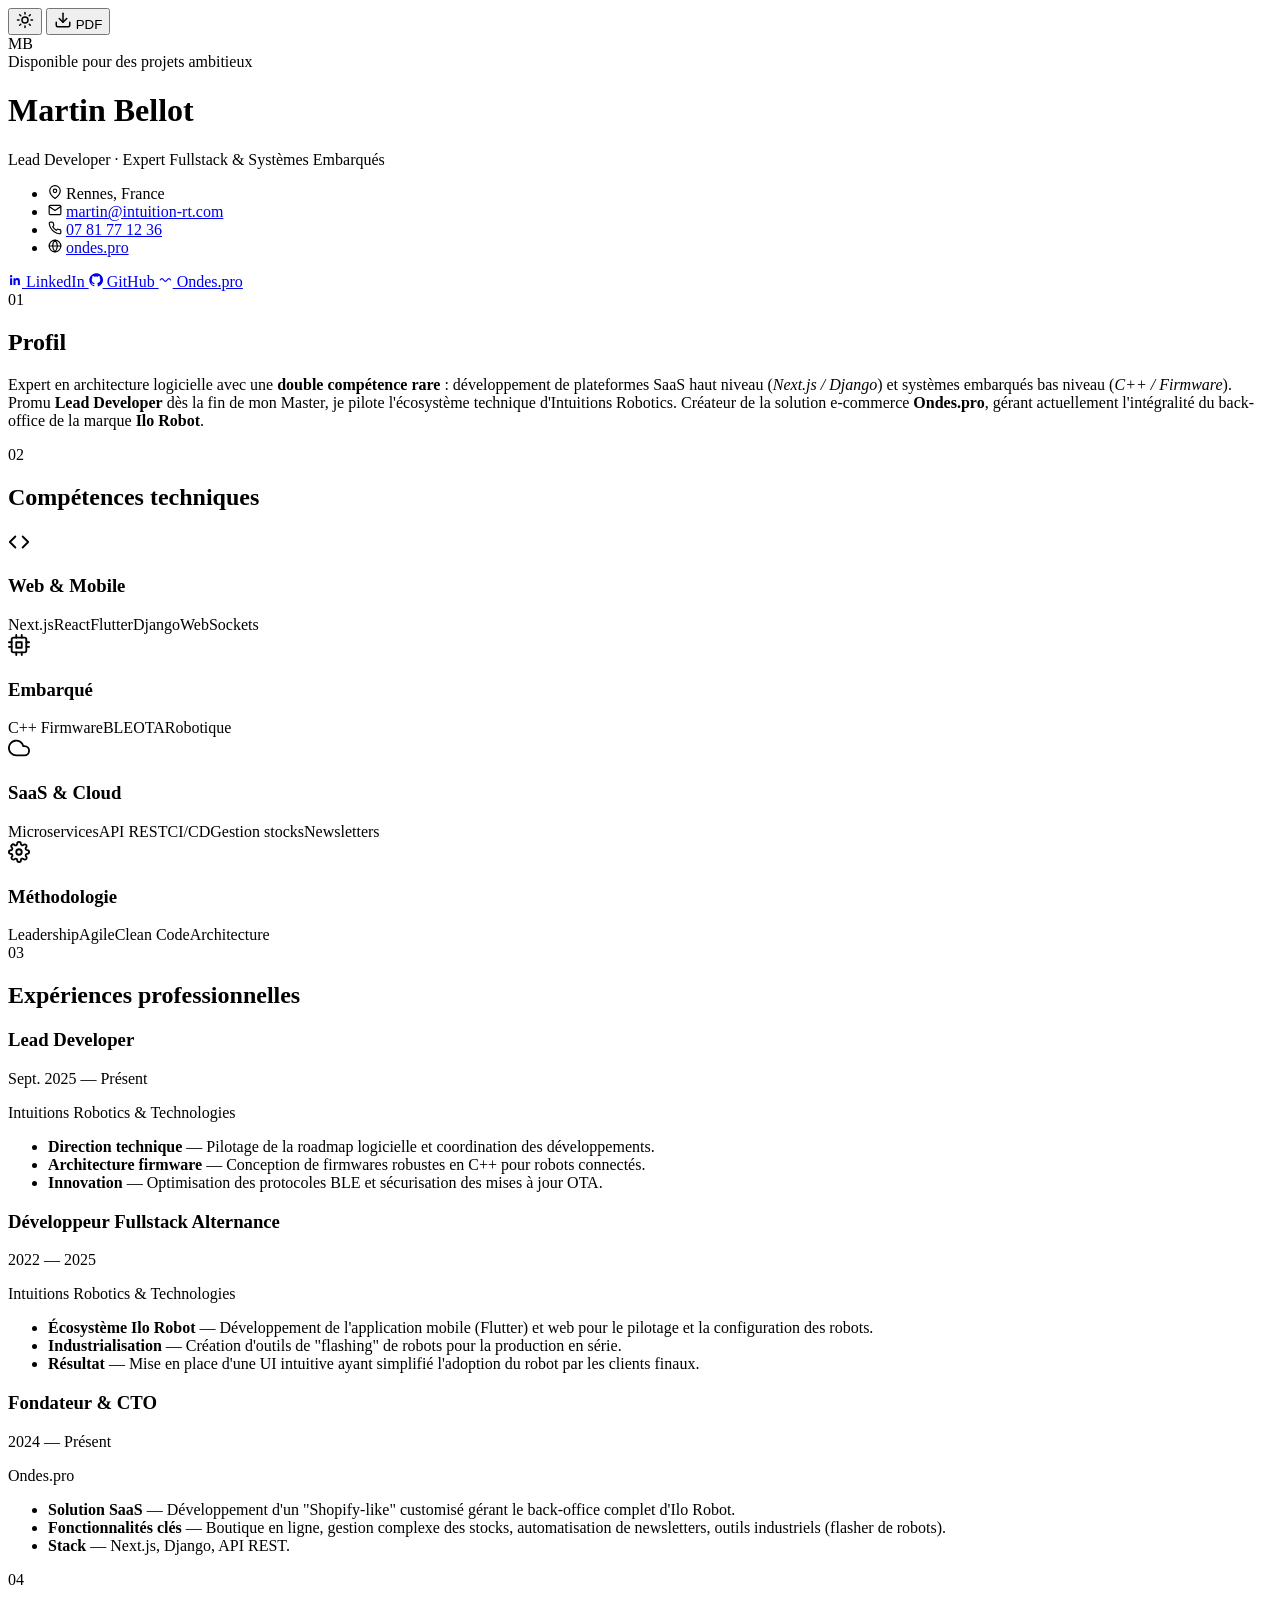
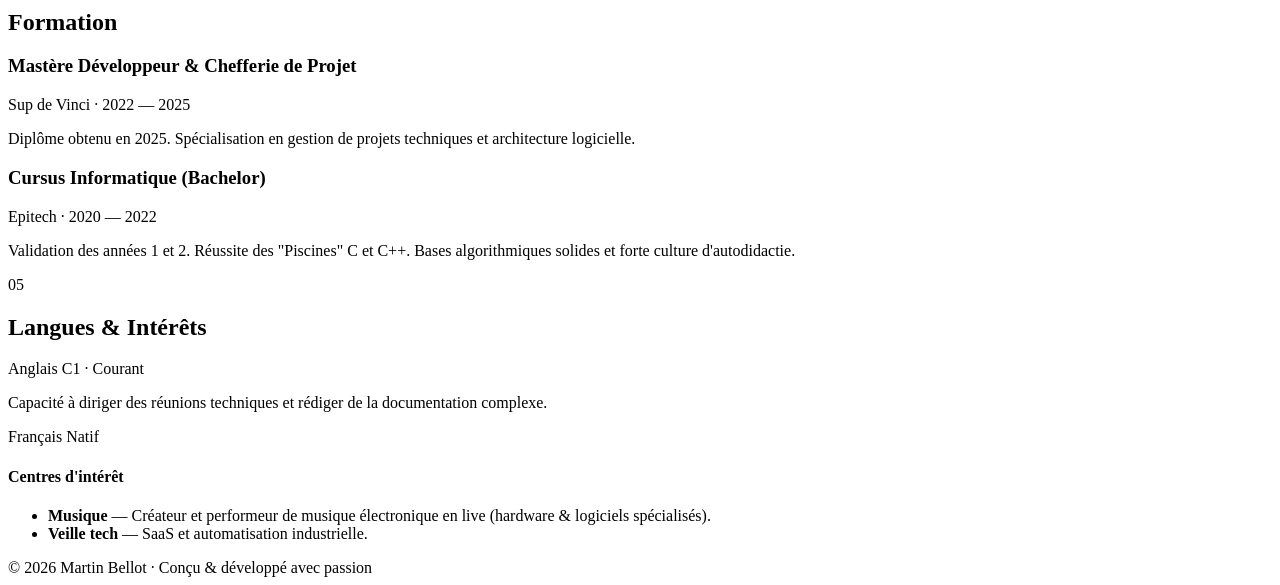
==== index.html @ e4260002 "(+) init project" ====
<!DOCTYPE html>
<html lang="fr">
<head>
  <meta charset="UTF-8" />
  <meta name="viewport" content="width=device-width, initial-scale=1.0" />
  <title>Martin Bellot — Lead Developer</title>
  <meta name="description" content="CV de Martin Bellot — Lead Developer | Expert Fullstack & Systèmes Embarqués" />
  <link rel="preconnect" href="https://fonts.googleapis.com">
  <link rel="preconnect" href="https://fonts.gstatic.com" crossorigin>
  <link href="https://fonts.googleapis.com/css2?family=Inter:wght@300;400;500;600;700;800;900&family=JetBrains+Mono:wght@400;600&display=swap" rel="stylesheet">
  <link rel="stylesheet" href="styles.css" />
</head>
<body>
  <!-- Animated background -->
  <div class="bg-grid" aria-hidden="true"></div>
  <div class="bg-orb orb-1" aria-hidden="true"></div>
  <div class="bg-orb orb-2" aria-hidden="true"></div>
  <div class="bg-orb orb-3" aria-hidden="true"></div>

  <!-- Floating action toolbar -->
  <div class="toolbar no-print" role="toolbar" aria-label="Actions">
    <button id="themeToggle" class="tb-btn" title="Changer de thème" aria-label="Changer de thème">
      <svg viewBox="0 0 24 24" width="18" height="18" fill="none" stroke="currentColor" stroke-width="2" stroke-linecap="round" stroke-linejoin="round"><circle cx="12" cy="12" r="4"/><path d="M12 2v2M12 20v2M4.93 4.93l1.41 1.41M17.66 17.66l1.41 1.41M2 12h2M20 12h2M4.93 19.07l1.41-1.41M17.66 6.34l1.41-1.41"/></svg>
    </button>
    <button id="downloadPdf" class="tb-btn primary" title="Télécharger en PDF" aria-label="Télécharger en PDF">
      <svg viewBox="0 0 24 24" width="18" height="18" fill="none" stroke="currentColor" stroke-width="2" stroke-linecap="round" stroke-linejoin="round"><path d="M21 15v4a2 2 0 0 1-2 2H5a2 2 0 0 1-2-2v-4"/><polyline points="7 10 12 15 17 10"/><line x1="12" y1="15" x2="12" y2="3"/></svg>
      <span>PDF</span>
    </button>
  </div>

  <main class="cv" id="cv">
    <!-- HEADER -->
    <header class="hero">
      <div class="hero-left">
        <div class="avatar" aria-hidden="true">
          <span>MB</span>
          <div class="avatar-ring"></div>
        </div>
        <div class="hero-text">
          <div class="status">
            <span class="status-dot"></span>
            <span>Disponible pour des projets ambitieux</span>
          </div>
          <h1>Martin <span class="gradient-text">Bellot</span></h1>
          <p class="role">Lead Developer · Expert Fullstack &amp; Systèmes Embarqués</p>
          <ul class="contacts">
            <li>
              <svg viewBox="0 0 24 24" width="14" height="14" fill="none" stroke="currentColor" stroke-width="2" stroke-linecap="round" stroke-linejoin="round"><path d="M21 10c0 7-9 13-9 13s-9-6-9-13a9 9 0 0 1 18 0z"/><circle cx="12" cy="10" r="3"/></svg>
              Rennes, France
            </li>
            <li>
              <svg viewBox="0 0 24 24" width="14" height="14" fill="none" stroke="currentColor" stroke-width="2" stroke-linecap="round" stroke-linejoin="round"><path d="M4 4h16c1.1 0 2 .9 2 2v12c0 1.1-.9 2-2 2H4c-1.1 0-2-.9-2-2V6c0-1.1.9-2 2-2z"/><polyline points="22,6 12,13 2,6"/></svg>
              <a href="mailto:martin@intuition-rt.com">martin@intuition-rt.com</a>
            </li>
            <li>
              <svg viewBox="0 0 24 24" width="14" height="14" fill="none" stroke="currentColor" stroke-width="2" stroke-linecap="round" stroke-linejoin="round"><path d="M22 16.92v3a2 2 0 0 1-2.18 2 19.79 19.79 0 0 1-8.63-3.07 19.5 19.5 0 0 1-6-6 19.79 19.79 0 0 1-3.07-8.67A2 2 0 0 1 4.11 2h3a2 2 0 0 1 2 1.72 12.84 12.84 0 0 0 .7 2.81 2 2 0 0 1-.45 2.11L8.09 9.91a16 16 0 0 0 6 6l1.27-1.27a2 2 0 0 1 2.11-.45 12.84 12.84 0 0 0 2.81.7A2 2 0 0 1 22 16.92z"/></svg>
              <a href="tel:+33781771236">07 81 77 12 36</a>
            </li>
            <li>
              <svg viewBox="0 0 24 24" width="14" height="14" fill="none" stroke="currentColor" stroke-width="2" stroke-linecap="round" stroke-linejoin="round"><circle cx="12" cy="12" r="10"/><line x1="2" y1="12" x2="22" y2="12"/><path d="M12 2a15.3 15.3 0 0 1 4 10 15.3 15.3 0 0 1-4 10 15.3 15.3 0 0 1-4-10 15.3 15.3 0 0 1 4-10z"/></svg>
              <a href="https://ondes.pro" target="_blank" rel="noopener">ondes.pro</a>
            </li>
          </ul>
          <div class="links">
            <a class="chip" href="https://www.linkedin.com/" target="_blank" rel="noopener">
              <svg viewBox="0 0 24 24" width="14" height="14" fill="currentColor"><path d="M20.45 20.45h-3.55v-5.57c0-1.33-.02-3.04-1.85-3.04-1.86 0-2.14 1.45-2.14 2.95v5.66H9.36V9h3.41v1.56h.05c.47-.9 1.63-1.85 3.36-1.85 3.6 0 4.27 2.37 4.27 5.46v6.28zM5.34 7.43a2.06 2.06 0 1 1 0-4.12 2.06 2.06 0 0 1 0 4.12zM7.12 20.45H3.56V9h3.56v11.45z"/></svg>
              LinkedIn
            </a>
            <a class="chip" href="https://github.com/" target="_blank" rel="noopener">
              <svg viewBox="0 0 24 24" width="14" height="14" fill="currentColor"><path d="M12 .5a11.5 11.5 0 0 0-3.63 22.42c.58.1.79-.25.79-.56v-2c-3.2.7-3.88-1.37-3.88-1.37-.52-1.32-1.27-1.67-1.27-1.67-1.04-.71.08-.7.08-.7 1.15.08 1.76 1.18 1.76 1.18 1.02 1.76 2.69 1.25 3.34.96.1-.74.4-1.25.72-1.54-2.55-.29-5.24-1.28-5.24-5.7 0-1.26.45-2.29 1.18-3.1-.12-.29-.51-1.46.11-3.04 0 0 .97-.31 3.18 1.18a11.04 11.04 0 0 1 5.79 0c2.21-1.49 3.18-1.18 3.18-1.18.62 1.58.23 2.75.11 3.04.74.81 1.18 1.84 1.18 3.1 0 4.43-2.7 5.4-5.27 5.69.41.36.78 1.05.78 2.13v3.16c0 .31.21.67.8.55A11.5 11.5 0 0 0 12 .5z"/></svg>
              GitHub
            </a>
            <a class="chip" href="https://ondes.pro" target="_blank" rel="noopener">
              <svg viewBox="0 0 24 24" width="14" height="14" fill="none" stroke="currentColor" stroke-width="2" stroke-linecap="round" stroke-linejoin="round"><path d="M2 12c2-3 4-3 6 0s4 3 6 0 4-3 6 0"/></svg>
              Ondes.pro
            </a>
          </div>
        </div>
      </div>
    </header>

    <!-- PROFIL -->
    <section class="section profile-section">
      <div class="section-head">
        <span class="section-num">01</span>
        <h2>Profil</h2>
        <span class="section-line"></span>
      </div>
      <p class="profile-text">
        Expert en architecture logicielle avec une <strong>double compétence rare</strong> : développement de plateformes
        SaaS haut niveau (<em>Next.js / Django</em>) et systèmes embarqués bas niveau (<em>C++ / Firmware</em>).
        Promu <strong>Lead Developer</strong> dès la fin de mon Master, je pilote l'écosystème technique d'Intuitions Robotics.
        Créateur de la solution e-commerce <strong>Ondes.pro</strong>, gérant actuellement l'intégralité du back-office de la marque
        <strong>Ilo Robot</strong>.
      </p>
    </section>

    <!-- COMPETENCES -->
    <section class="section">
      <div class="section-head">
        <span class="section-num">02</span>
        <h2>Compétences techniques</h2>
        <span class="section-line"></span>
      </div>
      <div class="skills-grid">
        <article class="skill-card">
          <div class="skill-icon">
            <svg viewBox="0 0 24 24" width="22" height="22" fill="none" stroke="currentColor" stroke-width="2" stroke-linecap="round" stroke-linejoin="round"><polyline points="16 18 22 12 16 6"/><polyline points="8 6 2 12 8 18"/></svg>
          </div>
          <h3>Web &amp; Mobile</h3>
          <div class="tags">
            <span>Next.js</span><span>React</span><span>Flutter</span><span>Django</span><span>WebSockets</span>
          </div>
        </article>
        <article class="skill-card">
          <div class="skill-icon">
            <svg viewBox="0 0 24 24" width="22" height="22" fill="none" stroke="currentColor" stroke-width="2" stroke-linecap="round" stroke-linejoin="round"><rect x="4" y="4" width="16" height="16" rx="2"/><rect x="9" y="9" width="6" height="6"/><line x1="9" y1="1" x2="9" y2="4"/><line x1="15" y1="1" x2="15" y2="4"/><line x1="9" y1="20" x2="9" y2="23"/><line x1="15" y1="20" x2="15" y2="23"/><line x1="20" y1="9" x2="23" y2="9"/><line x1="20" y1="14" x2="23" y2="14"/><line x1="1" y1="9" x2="4" y2="9"/><line x1="1" y1="14" x2="4" y2="14"/></svg>
          </div>
          <h3>Embarqué</h3>
          <div class="tags">
            <span>C++ Firmware</span><span>BLE</span><span>OTA</span><span>Robotique</span>
          </div>
        </article>
        <article class="skill-card">
          <div class="skill-icon">
            <svg viewBox="0 0 24 24" width="22" height="22" fill="none" stroke="currentColor" stroke-width="2" stroke-linecap="round" stroke-linejoin="round"><path d="M18 10h-1.26A8 8 0 1 0 9 20h9a5 5 0 0 0 0-10z"/></svg>
          </div>
          <h3>SaaS &amp; Cloud</h3>
          <div class="tags">
            <span>Microservices</span><span>API REST</span><span>CI/CD</span><span>Gestion stocks</span><span>Newsletters</span>
          </div>
        </article>
        <article class="skill-card">
          <div class="skill-icon">
            <svg viewBox="0 0 24 24" width="22" height="22" fill="none" stroke="currentColor" stroke-width="2" stroke-linecap="round" stroke-linejoin="round"><circle cx="12" cy="12" r="3"/><path d="M19.4 15a1.65 1.65 0 0 0 .33 1.82l.06.06a2 2 0 1 1-2.83 2.83l-.06-.06a1.65 1.65 0 0 0-1.82-.33 1.65 1.65 0 0 0-1 1.51V21a2 2 0 0 1-4 0v-.09a1.65 1.65 0 0 0-1-1.51 1.65 1.65 0 0 0-1.82.33l-.06.06a2 2 0 1 1-2.83-2.83l.06-.06a1.65 1.65 0 0 0 .33-1.82 1.65 1.65 0 0 0-1.51-1H3a2 2 0 0 1 0-4h.09A1.65 1.65 0 0 0 4.6 9a1.65 1.65 0 0 0-.33-1.82l-.06-.06a2 2 0 1 1 2.83-2.83l.06.06a1.65 1.65 0 0 0 1.82.33H9a1.65 1.65 0 0 0 1-1.51V3a2 2 0 0 1 4 0v.09a1.65 1.65 0 0 0 1 1.51 1.65 1.65 0 0 0 1.82-.33l.06-.06a2 2 0 1 1 2.83 2.83l-.06.06a1.65 1.65 0 0 0-.33 1.82V9a1.65 1.65 0 0 0 1.51 1H21a2 2 0 0 1 0 4h-.09a1.65 1.65 0 0 0-1.51 1z"/></svg>
          </div>
          <h3>Méthodologie</h3>
          <div class="tags">
            <span>Leadership</span><span>Agile</span><span>Clean Code</span><span>Architecture</span>
          </div>
        </article>
      </div>
    </section>

    <!-- EXPERIENCES -->
    <section class="section">
      <div class="section-head">
        <span class="section-num">03</span>
        <h2>Expériences professionnelles</h2>
        <span class="section-line"></span>
      </div>
      <div class="timeline">
        <article class="exp">
          <div class="exp-marker"></div>
          <div class="exp-body">
            <div class="exp-head">
              <h3>Lead Developer</h3>
              <span class="exp-date">Sept. 2025 — Présent</span>
            </div>
            <p class="exp-company">Intuitions Robotics &amp; Technologies</p>
            <ul>
              <li><strong>Direction technique</strong> — Pilotage de la roadmap logicielle et coordination des développements.</li>
              <li><strong>Architecture firmware</strong> — Conception de firmwares robustes en C++ pour robots connectés.</li>
              <li><strong>Innovation</strong> — Optimisation des protocoles BLE et sécurisation des mises à jour OTA.</li>
            </ul>
          </div>
        </article>

        <article class="exp">
          <div class="exp-marker"></div>
          <div class="exp-body">
            <div class="exp-head">
              <h3>Développeur Fullstack <span class="exp-tag">Alternance</span></h3>
              <span class="exp-date">2022 — 2025</span>
            </div>
            <p class="exp-company">Intuitions Robotics &amp; Technologies</p>
            <ul>
              <li><strong>Écosystème Ilo Robot</strong> — Développement de l'application mobile (Flutter) et web pour le pilotage et la configuration des robots.</li>
              <li><strong>Industrialisation</strong> — Création d'outils de "flashing" de robots pour la production en série.</li>
              <li><strong>Résultat</strong> — Mise en place d'une UI intuitive ayant simplifié l'adoption du robot par les clients finaux.</li>
            </ul>
          </div>
        </article>

        <article class="exp">
          <div class="exp-marker"></div>
          <div class="exp-body">
            <div class="exp-head">
              <h3>Fondateur &amp; CTO</h3>
              <span class="exp-date">2024 — Présent</span>
            </div>
            <p class="exp-company">Ondes.pro</p>
            <ul>
              <li><strong>Solution SaaS</strong> — Développement d'un "Shopify-like" customisé gérant le back-office complet d'Ilo Robot.</li>
              <li><strong>Fonctionnalités clés</strong> — Boutique en ligne, gestion complexe des stocks, automatisation de newsletters, outils industriels (flasher de robots).</li>
              <li><strong>Stack</strong> — Next.js, Django, API REST.</li>
            </ul>
          </div>
        </article>
      </div>
    </section>

    <!-- FORMATION + LANGUES -->
    <div class="grid-2">
      <section class="section">
        <div class="section-head">
          <span class="section-num">04</span>
          <h2>Formation</h2>
          <span class="section-line"></span>
        </div>
        <article class="edu">
          <h3>Mastère Développeur &amp; Chefferie de Projet</h3>
          <p class="edu-meta">Sup de Vinci · 2022 — 2025</p>
          <p>Diplôme obtenu en 2025. Spécialisation en gestion de projets techniques et architecture logicielle.</p>
        </article>
        <article class="edu">
          <h3>Cursus Informatique (Bachelor)</h3>
          <p class="edu-meta">Epitech · 2020 — 2022</p>
          <p>Validation des années 1 et 2. Réussite des "Piscines" C et C++. Bases algorithmiques solides et forte culture d'autodidactie.</p>
        </article>
      </section>

      <section class="section">
        <div class="section-head">
          <span class="section-num">05</span>
          <h2>Langues &amp; Intérêts</h2>
          <span class="section-line"></span>
        </div>
        <div class="lang">
          <div class="lang-head">
            <span>Anglais</span>
            <span class="lang-level">C1 · Courant</span>
          </div>
          <div class="lang-bar"><div style="width:88%"></div></div>
          <p class="lang-desc">Capacité à diriger des réunions techniques et rédiger de la documentation complexe.</p>
        </div>
        <div class="lang">
          <div class="lang-head">
            <span>Français</span>
            <span class="lang-level">Natif</span>
          </div>
          <div class="lang-bar"><div style="width:100%"></div></div>
        </div>
        <div class="interests">
          <h4>Centres d'intérêt</h4>
          <ul>
            <li><strong>Musique</strong> — Créateur et performeur de musique électronique en live (hardware &amp; logiciels spécialisés).</li>
            <li><strong>Veille tech</strong> — SaaS et automatisation industrielle.</li>
          </ul>
        </div>
      </section>
    </div>

    <footer class="cv-footer">
      <span>© 2026 Martin Bellot</span>
      <span class="dot">·</span>
      <span>Conçu &amp; développé avec passion</span>
    </footer>
  </main>

  <script src="script.js"></script>
</body>
</html>
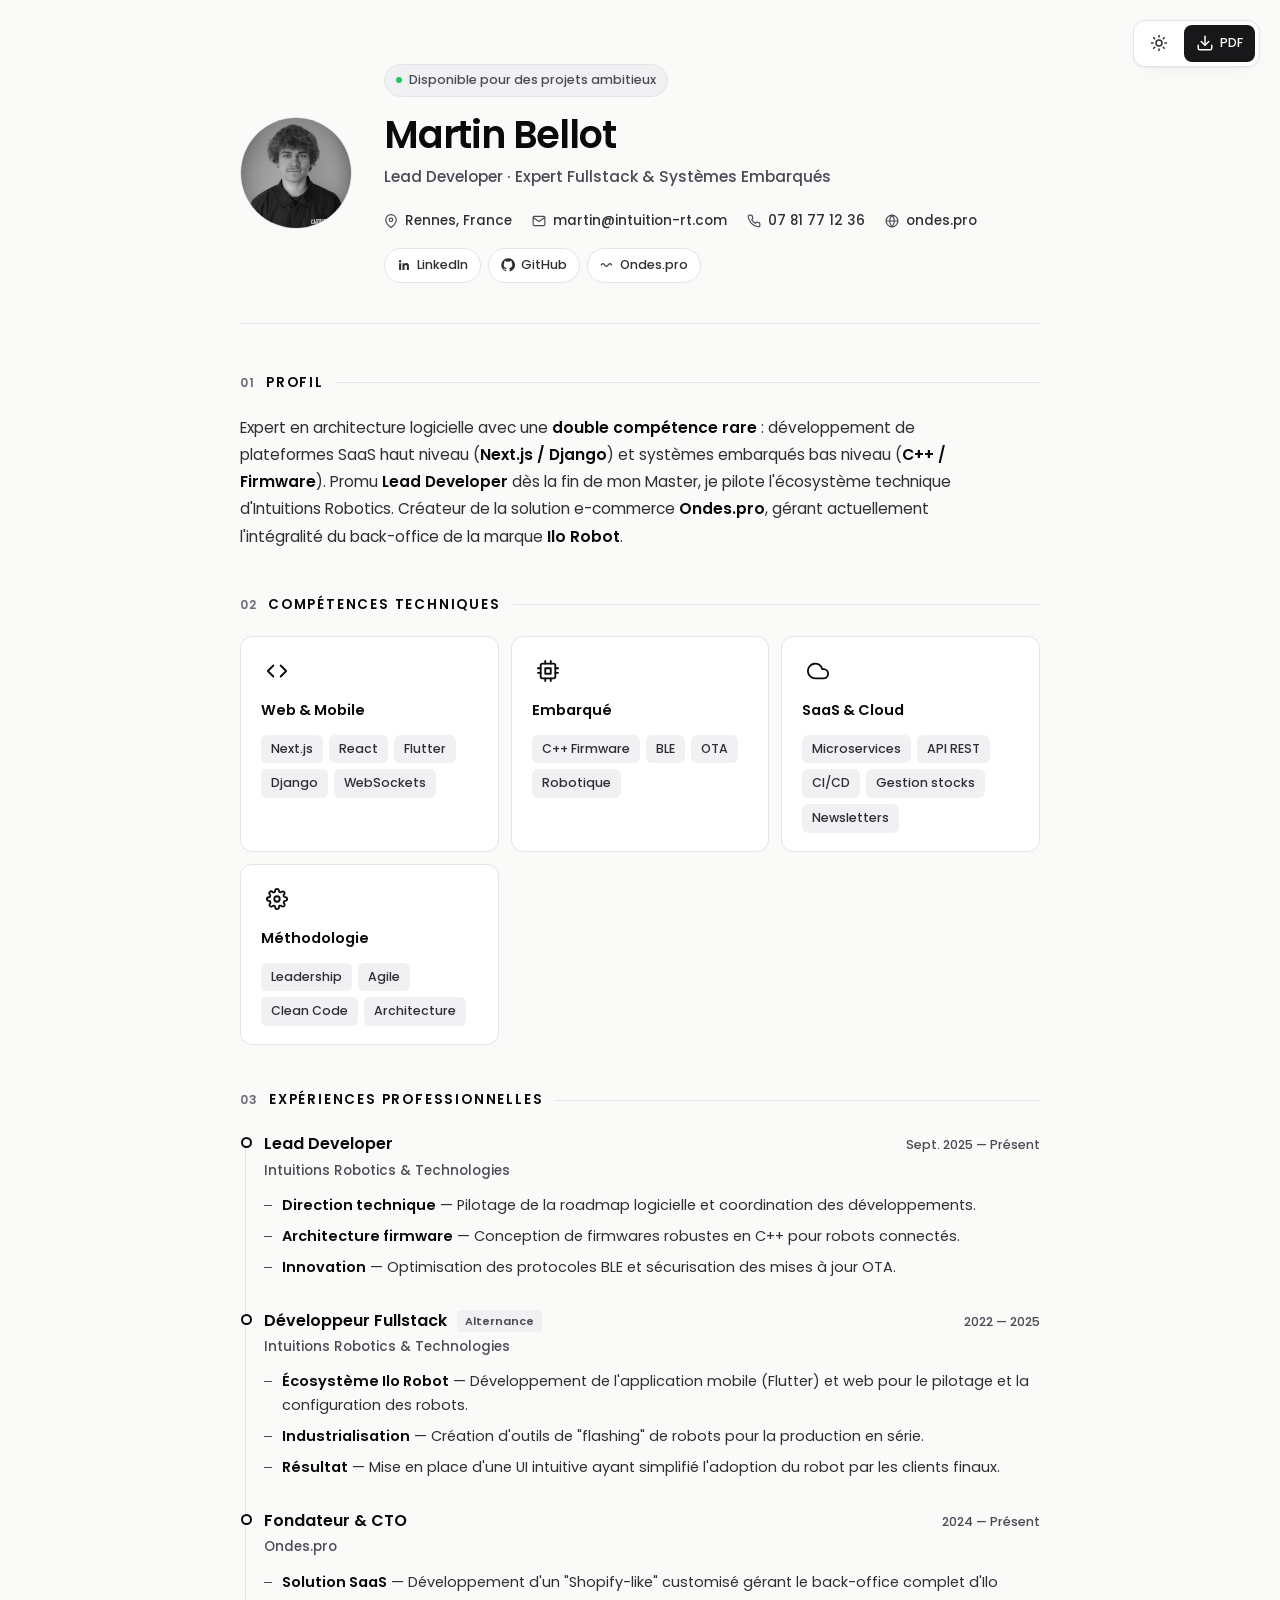
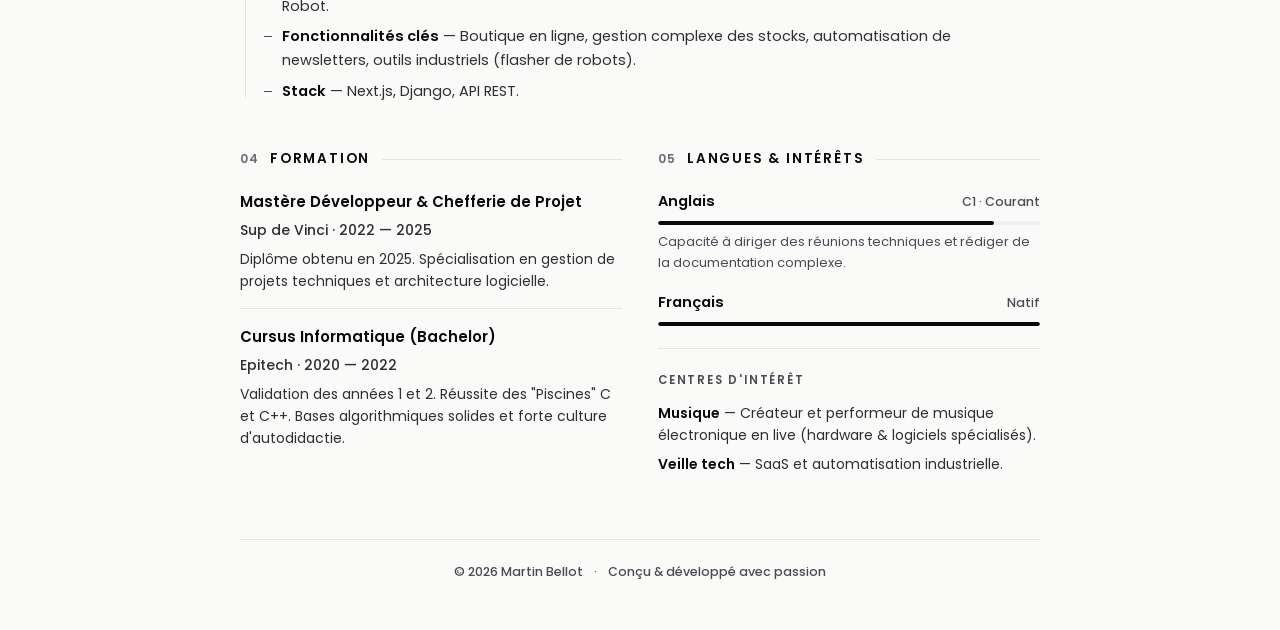
==== commit 85ff1c3b: "(+) fix bugs" ====
--- a/index.html
+++ b/index.html
@@ -7,16 +7,10 @@
   <meta name="description" content="CV de Martin Bellot — Lead Developer | Expert Fullstack & Systèmes Embarqués" />
   <link rel="preconnect" href="https://fonts.googleapis.com">
   <link rel="preconnect" href="https://fonts.gstatic.com" crossorigin>
-  <link href="https://fonts.googleapis.com/css2?family=Inter:wght@300;400;500;600;700;800;900&family=JetBrains+Mono:wght@400;600&display=swap" rel="stylesheet">
+  <link href="https://fonts.googleapis.com/css2?family=Poppins:wght@300;400;500;600;700&display=swap" rel="stylesheet">
   <link rel="stylesheet" href="styles.css" />
 </head>
 <body>
-  <!-- Animated background -->
-  <div class="bg-grid" aria-hidden="true"></div>
-  <div class="bg-orb orb-1" aria-hidden="true"></div>
-  <div class="bg-orb orb-2" aria-hidden="true"></div>
-  <div class="bg-orb orb-3" aria-hidden="true"></div>
-
   <!-- Floating action toolbar -->
   <div class="toolbar no-print" role="toolbar" aria-label="Actions">
     <button id="themeToggle" class="tb-btn" title="Changer de thème" aria-label="Changer de thème">
@@ -31,17 +25,15 @@
   <main class="cv" id="cv">
     <!-- HEADER -->
     <header class="hero">
-      <div class="hero-left">
-        <div class="avatar" aria-hidden="true">
-          <span>MB</span>
-          <div class="avatar-ring"></div>
-        </div>
-        <div class="hero-text">
-          <div class="status">
-            <span class="status-dot"></span>
-            <span>Disponible pour des projets ambitieux</span>
-          </div>
-          <h1>Martin <span class="gradient-text">Bellot</span></h1>
+      <div class="avatar">
+        <img src="assets/photo.png" alt="Photo de Martin Bellot" />
+      </div>
+      <div class="hero-text">
+        <div class="status">
+          <span class="status-dot"></span>
+          <span>Disponible pour des projets ambitieux</span>
+        </div>
+        <h1>Martin Bellot</h1>
           <p class="role">Lead Developer · Expert Fullstack &amp; Systèmes Embarqués</p>
           <ul class="contacts">
             <li>
@@ -75,7 +67,6 @@
               Ondes.pro
             </a>
           </div>
-        </div>
       </div>
     </header>
 
--- a/styles.css
+++ b/styles.css
@@ -0,0 +1,495 @@
+:root {
+  --bg: #fafaf9;
+  --surface: #ffffff;
+  --border: #e4e4e7;
+  --border-strong: #c8c8ce;
+  --text: #0a0a0c;
+  --text-dim: #2e2e35;
+  --text-soft: #4a4a55;
+  --text-muted: #6b6b78;
+  --accent: #18181b;
+  --accent-soft: #f1f1f3;
+  --shadow-sm: 0 1px 2px rgba(0, 0, 0, 0.04);
+  --shadow: 0 1px 3px rgba(0, 0, 0, 0.06), 0 8px 24px -12px rgba(0, 0, 0, 0.08);
+}
+
+[data-theme="dark"] {
+  --bg: #0d0d0f;
+  --surface: #161618;
+  --border: #2a2a2f;
+  --border-strong: #3a3a42;
+  --text: #fafafa;
+  --text-dim: #d4d4d8;
+  --text-soft: #a8a8b3;
+  --text-muted: #82828d;
+  --accent: #fafafa;
+  --accent-soft: #1f1f23;
+  --shadow-sm: 0 1px 2px rgba(0, 0, 0, 0.3);
+  --shadow: 0 1px 3px rgba(0, 0, 0, 0.4), 0 10px 30px -15px rgba(0, 0, 0, 0.6);
+}
+
+* { box-sizing: border-box; margin: 0; padding: 0; }
+html { scroll-behavior: smooth; }
+
+body {
+  font-family: 'Poppins', -apple-system, BlinkMacSystemFont, sans-serif;
+  background: var(--bg);
+  color: var(--text);
+  line-height: 1.65;
+  font-weight: 400;
+  font-size: 15.5px;
+  -webkit-font-smoothing: antialiased;
+  -moz-osx-font-smoothing: grayscale;
+}
+
+a { color: inherit; text-decoration: none; }
+
+/* ===== Toolbar ===== */
+.toolbar {
+  position: fixed;
+  top: 20px;
+  right: 20px;
+  z-index: 100;
+  display: flex;
+  gap: 4px;
+  padding: 4px;
+  background: var(--surface);
+  border: 1px solid var(--border);
+  border-radius: 12px;
+  box-shadow: var(--shadow);
+}
+.tb-btn {
+  display: inline-flex; align-items: center; gap: 6px;
+  padding: 8px 12px; border: none; cursor: pointer;
+  background: transparent; color: var(--text-dim);
+  border-radius: 8px;
+  font: inherit; font-size: 12.5px; font-weight: 500;
+  transition: all 0.15s ease;
+}
+.tb-btn:hover { background: var(--accent-soft); color: var(--text); }
+.tb-btn.primary {
+  background: var(--accent); color: var(--bg);
+}
+.tb-btn.primary:hover { opacity: 0.88; }
+
+/* ===== Layout ===== */
+.cv {
+  max-width: 880px;
+  margin: 0 auto;
+  padding: 64px 40px 48px;
+}
+
+/* ===== HERO ===== */
+.hero {
+  display: flex;
+  align-items: center;
+  gap: 32px;
+  padding-bottom: 40px;
+  margin-bottom: 48px;
+  border-bottom: 1px solid var(--border);
+}
+
+.avatar {
+  width: 112px;
+  height: 112px;
+  flex-shrink: 0;
+  border-radius: 50%;
+  overflow: hidden;
+  background: var(--accent-soft);
+  border: 1px solid var(--border);
+}
+.avatar img {
+  width: 100%; height: 100%;
+  object-fit: cover;
+  display: block;
+}
+
+.hero-text { flex: 1; min-width: 0; }
+
+.status {
+  display: inline-flex; align-items: center; gap: 7px;
+  padding: 5px 11px;
+  background: var(--accent-soft);
+  border: 1px solid var(--border);
+  border-radius: 100px;
+  font-size: 12.5px; font-weight: 500;
+  color: var(--text-soft);
+  margin-bottom: 16px;
+}
+.status-dot {
+  width: 6px; height: 6px; border-radius: 50%;
+  background: #22c55e;
+}
+
+h1 {
+  font-size: 38px;
+  font-weight: 600;
+  letter-spacing: -1.2px;
+  line-height: 1.15;
+  margin-bottom: 8px;
+  color: var(--text);
+}
+
+.role {
+  font-size: 15.5px;
+  color: var(--text-soft);
+  margin-bottom: 20px;
+  font-weight: 500;
+}
+
+.contacts {
+  list-style: none;
+  display: flex; flex-wrap: wrap; gap: 8px 20px;
+  margin-bottom: 16px;
+}
+.contacts li {
+  display: inline-flex; align-items: center; gap: 7px;
+  font-size: 13.5px; color: var(--text-dim);
+  font-weight: 500;
+}
+.contacts li svg { color: var(--text-soft); flex-shrink: 0; }
+.contacts a { transition: color 0.15s; }
+.contacts a:hover { color: var(--text); }
+
+.links { display: flex; flex-wrap: wrap; gap: 7px; }
+.chip {
+  display: inline-flex; align-items: center; gap: 6px;
+  padding: 6px 12px;
+  background: var(--surface);
+  border: 1px solid var(--border);
+  border-radius: 100px;
+  font-size: 12.5px; font-weight: 500;
+  color: var(--text-dim);
+  transition: all 0.15s;
+}
+.chip:hover {
+  border-color: var(--border-strong);
+  color: var(--text);
+}
+
+/* ===== Sections ===== */
+.section { margin-bottom: 44px; }
+
+.section-head {
+  display: flex; align-items: center; gap: 12px;
+  margin-bottom: 20px;
+}
+.section-num {
+  font-size: 12px; font-weight: 600;
+  color: var(--text-muted);
+  letter-spacing: 0.5px;
+}
+.section-head h2 {
+  font-size: 13.5px;
+  font-weight: 600;
+  letter-spacing: 1.8px;
+  text-transform: uppercase;
+  color: var(--text);
+}
+.section-line {
+  flex: 1; height: 1px;
+  background: var(--border);
+}
+
+.profile-text {
+  font-size: 15.5px;
+  color: var(--text-dim);
+  line-height: 1.75;
+  max-width: 740px;
+  font-weight: 400;
+}
+.profile-text strong { color: var(--text); font-weight: 600; }
+.profile-text em { font-style: normal; font-weight: 600; color: var(--text); }
+
+/* ===== Skills ===== */
+.skills-grid {
+  display: grid;
+  grid-template-columns: repeat(auto-fit, minmax(220px, 1fr));
+  gap: 12px;
+}
+.skill-card {
+  padding: 18px 20px;
+  background: var(--surface);
+  border: 1px solid var(--border);
+  border-radius: 12px;
+  transition: border-color 0.15s ease;
+}
+.skill-card:hover { border-color: var(--border-strong); }
+
+.skill-icon {
+  width: 32px; height: 32px;
+  display: flex; align-items: center; justify-content: center;
+  color: var(--text);
+  margin-bottom: 12px;
+}
+.skill-card h3 {
+  font-size: 14.5px; font-weight: 600;
+  margin-bottom: 12px;
+  color: var(--text);
+}
+.tags { display: flex; flex-wrap: wrap; gap: 6px; }
+.tags span {
+  font-size: 12.5px; font-weight: 500;
+  padding: 4px 10px;
+  background: var(--accent-soft);
+  border-radius: 6px;
+  color: var(--text-dim);
+}
+
+/* ===== Timeline ===== */
+.timeline { position: relative; padding-left: 24px; }
+.timeline::before {
+  content: ''; position: absolute;
+  left: 5px; top: 6px; bottom: 6px;
+  width: 1px;
+  background: var(--border);
+}
+.exp { position: relative; margin-bottom: 28px; }
+.exp:last-child { margin-bottom: 0; }
+.exp-marker {
+  position: absolute;
+  left: -23px; top: 6px;
+  width: 11px; height: 11px;
+  border-radius: 50%;
+  background: var(--bg);
+  border: 2px solid var(--text);
+}
+.exp-head {
+  display: flex; justify-content: space-between; align-items: baseline;
+  flex-wrap: wrap; gap: 8px;
+  margin-bottom: 2px;
+}
+.exp-head h3 {
+  font-size: 16px;
+  font-weight: 600;
+  color: var(--text);
+}
+.exp-tag {
+  display: inline-block;
+  font-size: 11px; font-weight: 600;
+  padding: 2px 8px;
+  background: var(--accent-soft);
+  color: var(--text-soft);
+  border-radius: 4px;
+  margin-left: 6px;
+  vertical-align: middle;
+}
+.exp-date {
+  font-size: 12.5px;
+  color: var(--text-soft);
+  font-weight: 500;
+}
+.exp-company {
+  font-size: 13.5px; font-weight: 500;
+  color: var(--text-soft);
+  margin-bottom: 12px;
+}
+.exp ul { list-style: none; }
+.exp li {
+  font-size: 14.5px;
+  color: var(--text-dim);
+  padding-left: 18px;
+  position: relative;
+  margin-bottom: 7px;
+  line-height: 1.65;
+  font-weight: 400;
+}
+.exp li::before {
+  content: ''; position: absolute;
+  left: 0; top: 11px;
+  width: 8px; height: 1px;
+  background: var(--text-soft);
+}
+.exp li strong { color: var(--text); font-weight: 600; }
+
+/* ===== Grid 2 cols ===== */
+.grid-2 {
+  display: grid;
+  grid-template-columns: 1fr 1fr;
+  gap: 36px;
+}
+.grid-2 .section { margin-bottom: 0; }
+
+.edu {
+  padding: 16px 0;
+  border-bottom: 1px solid var(--border);
+}
+.edu:last-child { border-bottom: none; padding-bottom: 0; }
+.edu:first-of-type { padding-top: 0; }
+.edu h3 { font-size: 15px; font-weight: 600; margin-bottom: 4px; }
+.edu-meta {
+  font-size: 12.5px;
+  color: var(--text-soft);
+  margin-bottom: 6px;
+  font-weight: 500;
+}
+.edu p { font-size: 14px; color: var(--text-dim); line-height: 1.6; }
+
+.lang { margin-bottom: 18px; }
+.lang-head {
+  display: flex; justify-content: space-between; align-items: baseline;
+  margin-bottom: 7px;
+}
+.lang-head > span:first-child { font-size: 14.5px; font-weight: 600; }
+.lang-level {
+  font-size: 12.5px;
+  color: var(--text-soft);
+  font-weight: 500;
+}
+.lang-bar {
+  height: 4px;
+  background: var(--accent-soft);
+  border-radius: 100px;
+  overflow: hidden;
+}
+.lang-bar > div {
+  height: 100%;
+  background: var(--text);
+  border-radius: 100px;
+  transition: width 0.6s cubic-bezier(.2,.7,.2,1);
+}
+.lang-desc {
+  font-size: 13px; color: var(--text-soft);
+  margin-top: 7px;
+  line-height: 1.55;
+}
+
+.interests { margin-top: 22px; padding-top: 22px; border-top: 1px solid var(--border); }
+.interests h4 {
+  font-size: 11.5px; font-weight: 600;
+  text-transform: uppercase; letter-spacing: 1.8px;
+  color: var(--text-soft);
+  margin-bottom: 12px;
+}
+.interests ul { list-style: none; }
+.interests li {
+  font-size: 14px; color: var(--text-dim);
+  margin-bottom: 7px;
+  line-height: 1.6;
+}
+.interests li strong { color: var(--text); font-weight: 600; }
+
+/* ===== Footer ===== */
+.cv-footer {
+  margin-top: 56px;
+  padding-top: 22px;
+  border-top: 1px solid var(--border);
+  text-align: center;
+  font-size: 12.5px;
+  color: var(--text-soft);
+  font-weight: 500;
+}
+.cv-footer .dot { margin: 0 8px; }
+
+/* ===== Responsive ===== */
+@media (max-width: 720px) {
+  .cv { padding: 80px 20px 32px; }
+  .hero { flex-direction: column; align-items: flex-start; gap: 20px; text-align: left; }
+  .grid-2 { grid-template-columns: 1fr; gap: 36px; }
+  .toolbar { top: 12px; right: 12px; }
+  .exp-head { flex-direction: column; align-items: flex-start; gap: 2px; }
+  h1 { font-size: 28px; }
+}
+
+/* ===== PRINT (PDF) ===== */
+@media print {
+  @page { size: A4; margin: 14mm 12mm; }
+
+  html, body {
+    background: white !important;
+    color: #18181b !important;
+    font-size: 9.5pt;
+  }
+  .no-print { display: none !important; }
+
+  .cv {
+    max-width: 100%;
+    margin: 0;
+    padding: 0;
+  }
+
+  .hero {
+    padding-bottom: 18px;
+    margin-bottom: 22px;
+    page-break-inside: avoid;
+    border-color: #e5e5e5 !important;
+  }
+  .avatar { width: 78px; height: 78px; }
+  h1 { font-size: 22pt !important; color: #18181b !important; }
+  .role { font-size: 10.5pt; color: #52525b !important; margin-bottom: 12px; }
+  .status {
+    background: #f4f4f5 !important;
+    border-color: #e5e5e5 !important;
+    color: #52525b !important;
+  }
+  .contacts li, .contacts a { color: #52525b !important; font-size: 8.5pt; }
+  .contacts li svg { color: #8a8a93 !important; }
+  .chip {
+    background: white !important;
+    border-color: #e5e5e5 !important;
+    color: #52525b !important;
+    font-size: 8.5pt;
+  }
+
+  .section { margin-bottom: 18px; page-break-inside: avoid; }
+  .section-head { margin-bottom: 12px; }
+  .section-head h2 { font-size: 9.5pt; color: #18181b !important; }
+  .section-num { color: #8a8a93 !important; }
+  .section-line { background: #e5e5e5 !important; }
+
+  .profile-text { color: #3f3f46 !important; font-size: 9.5pt; }
+  .profile-text strong { color: #18181b !important; }
+  .profile-text em { color: #18181b !important; }
+
+  .skills-grid { gap: 8px; grid-template-columns: repeat(2, 1fr); }
+  .skill-card {
+    background: white !important;
+    border: 1px solid #e5e5e5 !important;
+    padding: 12px 14px;
+    page-break-inside: avoid;
+  }
+  .skill-icon { width: 24px; height: 24px; margin-bottom: 6px; color: #18181b !important; }
+  .skill-card h3 { font-size: 10pt; color: #18181b !important; margin-bottom: 8px; }
+  .tags span {
+    background: #f4f4f5 !important;
+    color: #52525b !important;
+    font-size: 8pt;
+  }
+
+  .timeline::before { background: #e5e5e5 !important; }
+  .exp { margin-bottom: 14px; page-break-inside: avoid; }
+  .exp-marker {
+    background: white !important;
+    border-color: #18181b !important;
+  }
+  .exp-head h3 { font-size: 10.5pt; color: #18181b !important; }
+  .exp-company { color: #52525b !important; font-size: 9pt; margin-bottom: 8px; }
+  .exp-date { color: #8a8a93 !important; font-size: 8.5pt; }
+  .exp-tag { background: #f4f4f5 !important; color: #52525b !important; }
+  .exp li { color: #3f3f46 !important; font-size: 9pt; margin-bottom: 4px; }
+  .exp li strong { color: #18181b !important; }
+  .exp li::before { background: #8a8a93 !important; }
+
+  .grid-2 { gap: 24px; }
+  .edu { border-color: #e5e5e5 !important; padding: 10px 0; }
+  .edu h3 { font-size: 9.5pt; color: #18181b !important; }
+  .edu-meta { color: #8a8a93 !important; font-size: 8.5pt; }
+  .edu p { color: #3f3f46 !important; font-size: 8.5pt; }
+
+  .lang-bar { background: #ececec !important; }
+  .lang-bar > div { background: #18181b !important; }
+  .lang-head > span:first-child { color: #18181b !important; font-size: 9.5pt; }
+  .lang-level { color: #8a8a93 !important; }
+  .lang-desc { color: #8a8a93 !important; font-size: 8pt; }
+  .interests { border-color: #e5e5e5 !important; }
+  .interests h4 { color: #8a8a93 !important; }
+  .interests li { color: #3f3f46 !important; font-size: 9pt; }
+  .interests li strong { color: #18181b !important; }
+
+  .cv-footer {
+    color: #8a8a93 !important;
+    border-color: #e5e5e5 !important;
+    margin-top: 24px;
+    padding-top: 14px;
+  }
+}
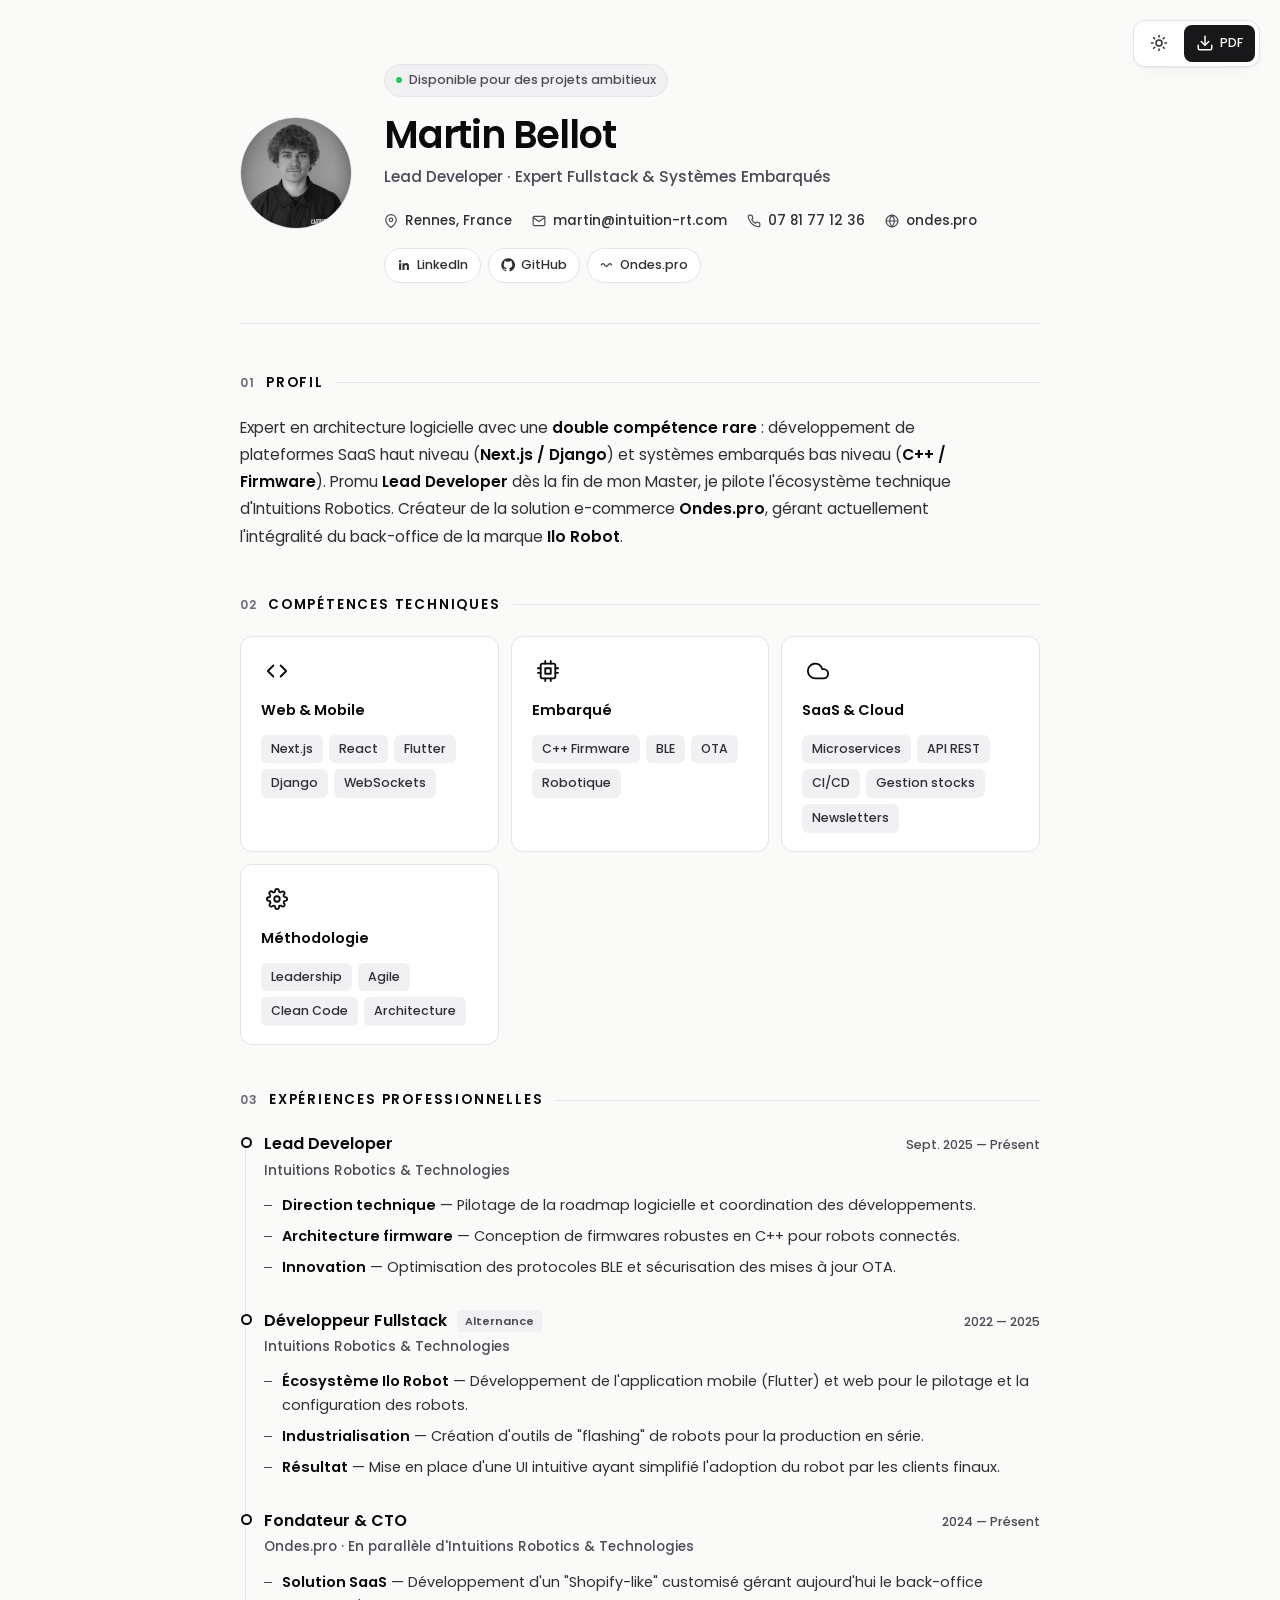
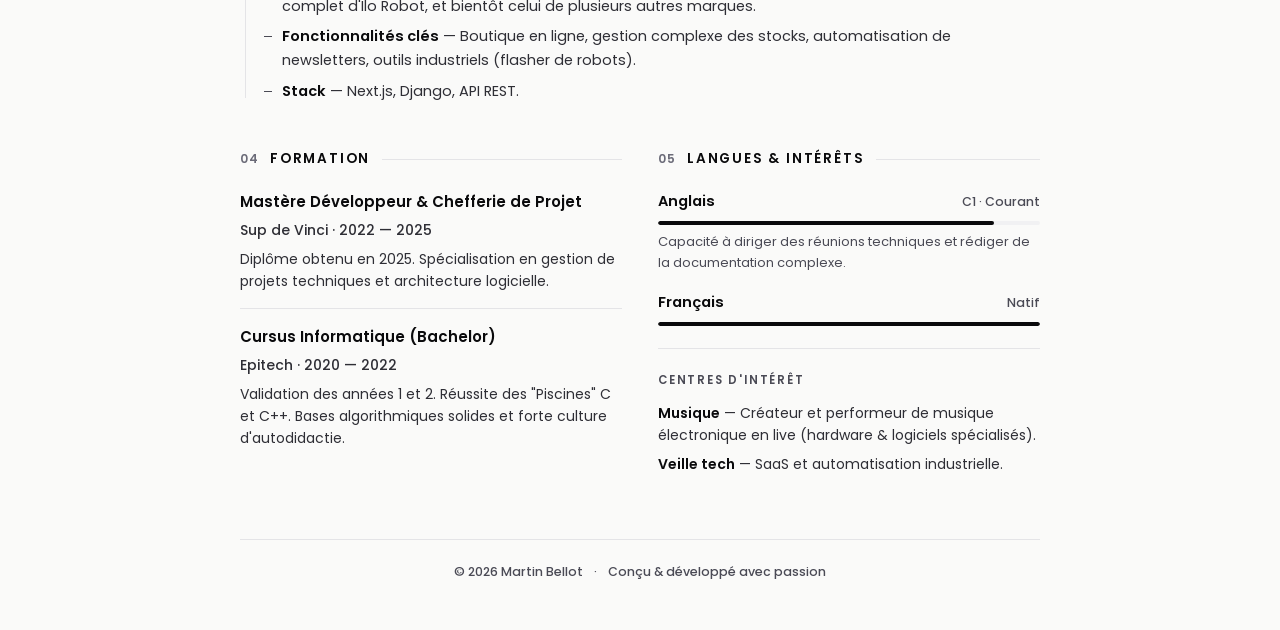
==== commit e2db9a17: "(+) add github action" ====
--- a/index.html
+++ b/index.html
@@ -180,9 +180,9 @@
               <h3>Fondateur &amp; CTO</h3>
               <span class="exp-date">2024 — Présent</span>
             </div>
-            <p class="exp-company">Ondes.pro</p>
+            <p class="exp-company">Ondes.pro · En parallèle d'Intuitions Robotics &amp; Technologies</p>
             <ul>
-              <li><strong>Solution SaaS</strong> — Développement d'un "Shopify-like" customisé gérant le back-office complet d'Ilo Robot.</li>
+              <li><strong>Solution SaaS</strong> — Développement d'un "Shopify-like" customisé gérant aujourd'hui le back-office complet d'Ilo Robot, et bientôt celui de plusieurs autres marques.</li>
               <li><strong>Fonctionnalités clés</strong> — Boutique en ligne, gestion complexe des stocks, automatisation de newsletters, outils industriels (flasher de robots).</li>
               <li><strong>Stack</strong> — Next.js, Django, API REST.</li>
             </ul>
--- a/styles.css
+++ b/styles.css
@@ -391,105 +391,116 @@
   h1 { font-size: 28px; }
 }
 
-/* ===== PRINT (PDF) ===== */
+/* ===== PRINT (PDF) — same look, single A4 page ===== */
 @media print {
-  @page { size: A4; margin: 14mm 12mm; }
+  /* margin:0 removes Chrome's auto-injected URL/date/page-number headers */
+  @page { size: A4; margin: 0; }
+
+  /* Force browsers to print backgrounds/colors exactly as on screen */
+  *, *::before, *::after {
+    -webkit-print-color-adjust: exact !important;
+    print-color-adjust: exact !important;
+    color-adjust: exact !important;
+  }
+
+  /* Always export in light theme (canonical) */
+  :root, [data-theme="dark"] {
+    --bg: #fafaf9;
+    --surface: #ffffff;
+    --border: #e4e4e7;
+    --border-strong: #c8c8ce;
+    --text: #0a0a0c;
+    --text-dim: #2e2e35;
+    --text-soft: #4a4a55;
+    --text-muted: #6b6b78;
+    --accent: #18181b;
+    --accent-soft: #f1f1f3;
+  }
 
   html, body {
-    background: white !important;
-    color: #18181b !important;
-    font-size: 9.5pt;
+    background: var(--bg) !important;
+    font-size: 10.5px !important;
+    line-height: 1.45 !important;
   }
+
   .no-print { display: none !important; }
 
+  /* Compact, full-bleed layout that fits a single A4 */
   .cv {
     max-width: 100%;
     margin: 0;
-    padding: 0;
+    padding: 8mm 10mm 6mm;
   }
 
+  /* Disable JS-driven reveal in case print fires before observer */
+  .hero, .section { opacity: 1 !important; transform: none !important; }
+  .hero, .section, .skill-card, .exp, .edu, .lang { page-break-inside: avoid; }
+
+  /* ----- Hero ----- */
   .hero {
-    padding-bottom: 18px;
-    margin-bottom: 22px;
-    page-break-inside: avoid;
-    border-color: #e5e5e5 !important;
+    gap: 22px;
+    padding-bottom: 16px;
+    margin-bottom: 16px;
   }
-  .avatar { width: 78px; height: 78px; }
-  h1 { font-size: 22pt !important; color: #18181b !important; }
-  .role { font-size: 10.5pt; color: #52525b !important; margin-bottom: 12px; }
-  .status {
-    background: #f4f4f5 !important;
-    border-color: #e5e5e5 !important;
-    color: #52525b !important;
-  }
-  .contacts li, .contacts a { color: #52525b !important; font-size: 8.5pt; }
-  .contacts li svg { color: #8a8a93 !important; }
-  .chip {
-    background: white !important;
-    border-color: #e5e5e5 !important;
-    color: #52525b !important;
-    font-size: 8.5pt;
-  }
-
-  .section { margin-bottom: 18px; page-break-inside: avoid; }
-  .section-head { margin-bottom: 12px; }
-  .section-head h2 { font-size: 9.5pt; color: #18181b !important; }
-  .section-num { color: #8a8a93 !important; }
-  .section-line { background: #e5e5e5 !important; }
-
-  .profile-text { color: #3f3f46 !important; font-size: 9.5pt; }
-  .profile-text strong { color: #18181b !important; }
-  .profile-text em { color: #18181b !important; }
-
-  .skills-grid { gap: 8px; grid-template-columns: repeat(2, 1fr); }
-  .skill-card {
-    background: white !important;
-    border: 1px solid #e5e5e5 !important;
-    padding: 12px 14px;
-    page-break-inside: avoid;
-  }
-  .skill-icon { width: 24px; height: 24px; margin-bottom: 6px; color: #18181b !important; }
-  .skill-card h3 { font-size: 10pt; color: #18181b !important; margin-bottom: 8px; }
-  .tags span {
-    background: #f4f4f5 !important;
-    color: #52525b !important;
-    font-size: 8pt;
-  }
-
-  .timeline::before { background: #e5e5e5 !important; }
-  .exp { margin-bottom: 14px; page-break-inside: avoid; }
-  .exp-marker {
-    background: white !important;
-    border-color: #18181b !important;
-  }
-  .exp-head h3 { font-size: 10.5pt; color: #18181b !important; }
-  .exp-company { color: #52525b !important; font-size: 9pt; margin-bottom: 8px; }
-  .exp-date { color: #8a8a93 !important; font-size: 8.5pt; }
-  .exp-tag { background: #f4f4f5 !important; color: #52525b !important; }
-  .exp li { color: #3f3f46 !important; font-size: 9pt; margin-bottom: 4px; }
-  .exp li strong { color: #18181b !important; }
-  .exp li::before { background: #8a8a93 !important; }
-
-  .grid-2 { gap: 24px; }
-  .edu { border-color: #e5e5e5 !important; padding: 10px 0; }
-  .edu h3 { font-size: 9.5pt; color: #18181b !important; }
-  .edu-meta { color: #8a8a93 !important; font-size: 8.5pt; }
-  .edu p { color: #3f3f46 !important; font-size: 8.5pt; }
-
-  .lang-bar { background: #ececec !important; }
-  .lang-bar > div { background: #18181b !important; }
-  .lang-head > span:first-child { color: #18181b !important; font-size: 9.5pt; }
-  .lang-level { color: #8a8a93 !important; }
-  .lang-desc { color: #8a8a93 !important; font-size: 8pt; }
-  .interests { border-color: #e5e5e5 !important; }
-  .interests h4 { color: #8a8a93 !important; }
-  .interests li { color: #3f3f46 !important; font-size: 9pt; }
-  .interests li strong { color: #18181b !important; }
-
-  .cv-footer {
-    color: #8a8a93 !important;
-    border-color: #e5e5e5 !important;
-    margin-top: 24px;
-    padding-top: 14px;
-  }
-}
+  .avatar { width: 84px; height: 84px; }
+  h1 { font-size: 26px !important; margin-bottom: 4px; letter-spacing: -0.8px; }
+  .role { font-size: 12.5px !important; margin-bottom: 10px; }
+  .status { padding: 3px 9px; font-size: 10px; margin-bottom: 8px; }
+  .status-dot { width: 5px; height: 5px; }
+  .contacts { gap: 4px 14px; margin-bottom: 8px; }
+  .contacts li { font-size: 10.5px; }
+  .contacts li svg { width: 11px; height: 11px; }
+  .links { gap: 5px; }
+  .chip { padding: 3px 9px; font-size: 10px; }
+  .chip svg { width: 11px; height: 11px; }
+
+  /* ----- Sections ----- */
+  .section { margin-bottom: 14px; }
+  .section-head { margin-bottom: 9px; gap: 10px; }
+  .section-head h2 { font-size: 10.5px; letter-spacing: 1.4px; }
+  .section-num { font-size: 10px; }
+
+  .profile-text { font-size: 11px !important; line-height: 1.55 !important; max-width: 100%; }
+
+  /* ----- Skills (single row of 4) ----- */
+  .skills-grid { gap: 7px; grid-template-columns: repeat(4, 1fr) !important; }
+  .skill-card { padding: 10px 11px; border-radius: 9px; }
+  .skill-icon { width: 22px; height: 22px; margin-bottom: 6px; }
+  .skill-icon svg { width: 16px; height: 16px; }
+  .skill-card h3 { font-size: 11px; margin-bottom: 6px; }
+  .tags { gap: 4px; }
+  .tags span { font-size: 9.5px; padding: 2px 6px; }
+
+  /* ----- Timeline ----- */
+  .timeline { padding-left: 20px; }
+  .timeline::before { left: 4px; }
+  .exp { margin-bottom: 11px; }
+  .exp-marker { left: -20px; top: 4px; width: 9px; height: 9px; border-width: 1.5px; }
+  .exp-head h3 { font-size: 12px; }
+  .exp-tag { font-size: 9px; padding: 1px 6px; }
+  .exp-date { font-size: 10px; }
+  .exp-company { font-size: 10.5px; margin-bottom: 6px; }
+  .exp li { font-size: 10.5px; padding-left: 14px; margin-bottom: 3px; line-height: 1.5; }
+  .exp li::before { top: 8px; width: 6px; }
+
+  /* ----- Bottom grid ----- */
+  .grid-2 { gap: 22px; }
+  .edu { padding: 7px 0; }
+  .edu h3 { font-size: 11px; margin-bottom: 2px; }
+  .edu-meta { font-size: 10px; margin-bottom: 3px; }
+  .edu p { font-size: 10px; line-height: 1.45; }
+
+  .lang { margin-bottom: 9px; }
+  .lang-head { margin-bottom: 4px; }
+  .lang-head > span:first-child { font-size: 11px; }
+  .lang-level { font-size: 10px; }
+  .lang-bar { height: 3px; }
+  .lang-desc { font-size: 9.5px; margin-top: 4px; line-height: 1.4; }
+  .interests { margin-top: 12px; padding-top: 12px; }
+  .interests h4 { font-size: 9.5px; margin-bottom: 6px; letter-spacing: 1.4px; }
+  .interests li { font-size: 10.5px; margin-bottom: 3px; line-height: 1.45; }
+
+  /* ----- Footer ----- */
+  .cv-footer { display: none; }
+}
+
